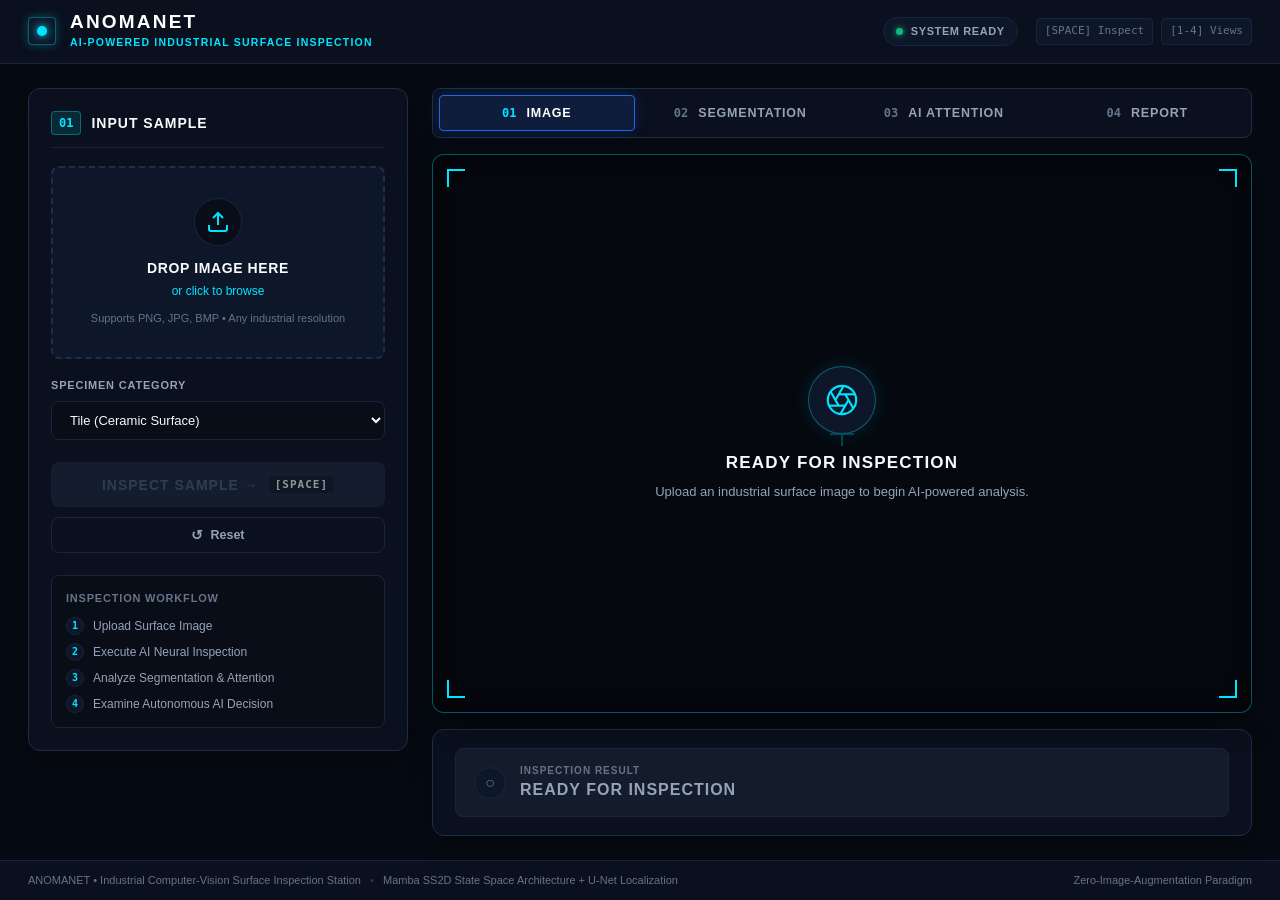
==== index.html @ 4d1171fa "Add no-cache headers, auto-redirect to showcase, and cache-busting query strings" ====
<!DOCTYPE html>
<html>
<head>
  <meta http-equiv="refresh" content="0; url=/showcase/index.html">
  <script>window.location.replace("/showcase/index.html");</script>
  <title>Redirecting to AnomaNet...</title>
</head>
<body>
  <p>Redirecting to <a href="/showcase/index.html">AnomaNet Inspection Station</a>...</p>
</body>
</html>
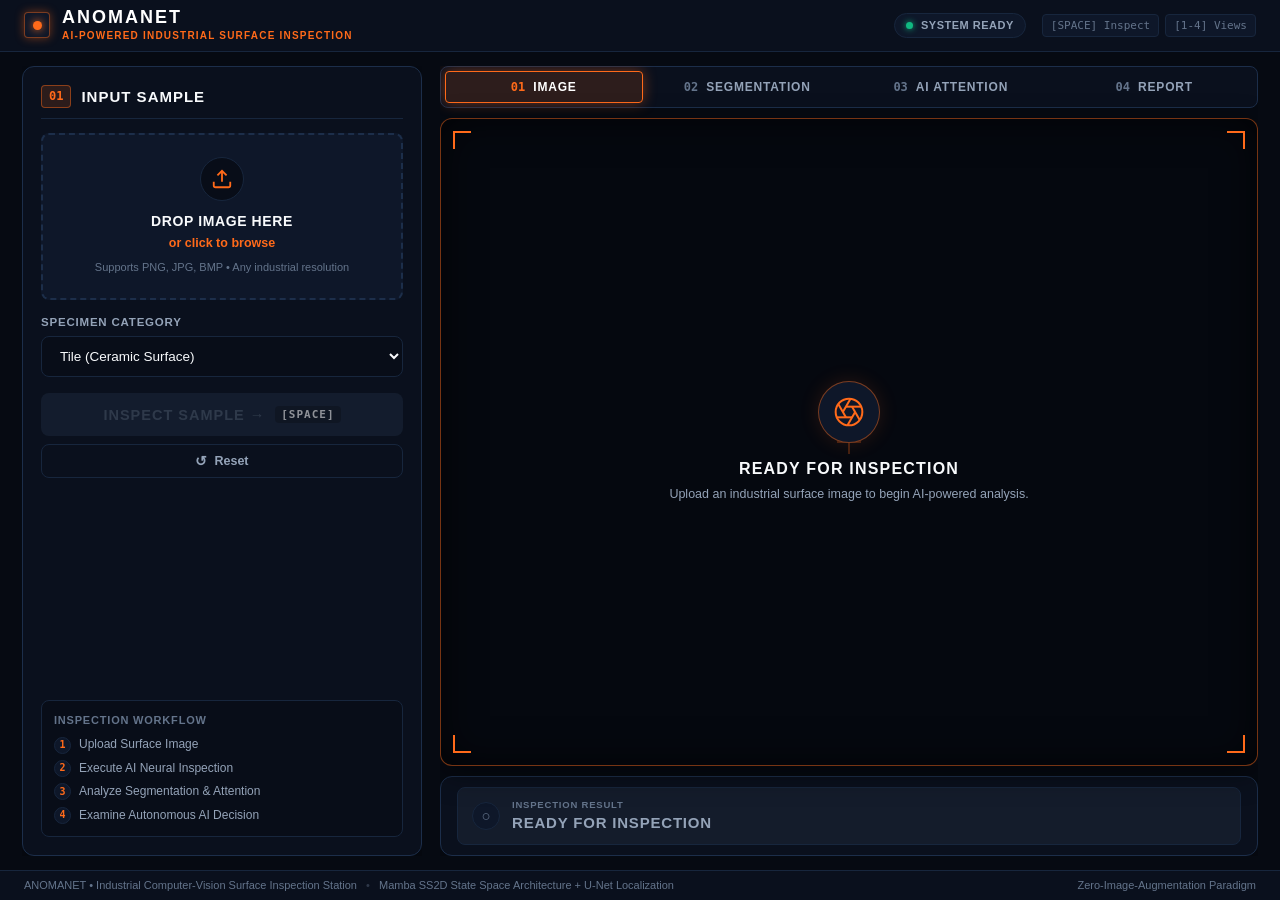
==== commit 1c48f84e: "Optimize layout to 100vh single-window, fix text overlap, switch accent to neon orange, and auto-adv" ====
--- a/index.html
+++ b/index.html
@@ -9,3 +9,4 @@
   <p>Redirecting to <a href="/showcase/index.html">AnomaNet Inspection Station</a>...</p>
 </body>
 </html>
+
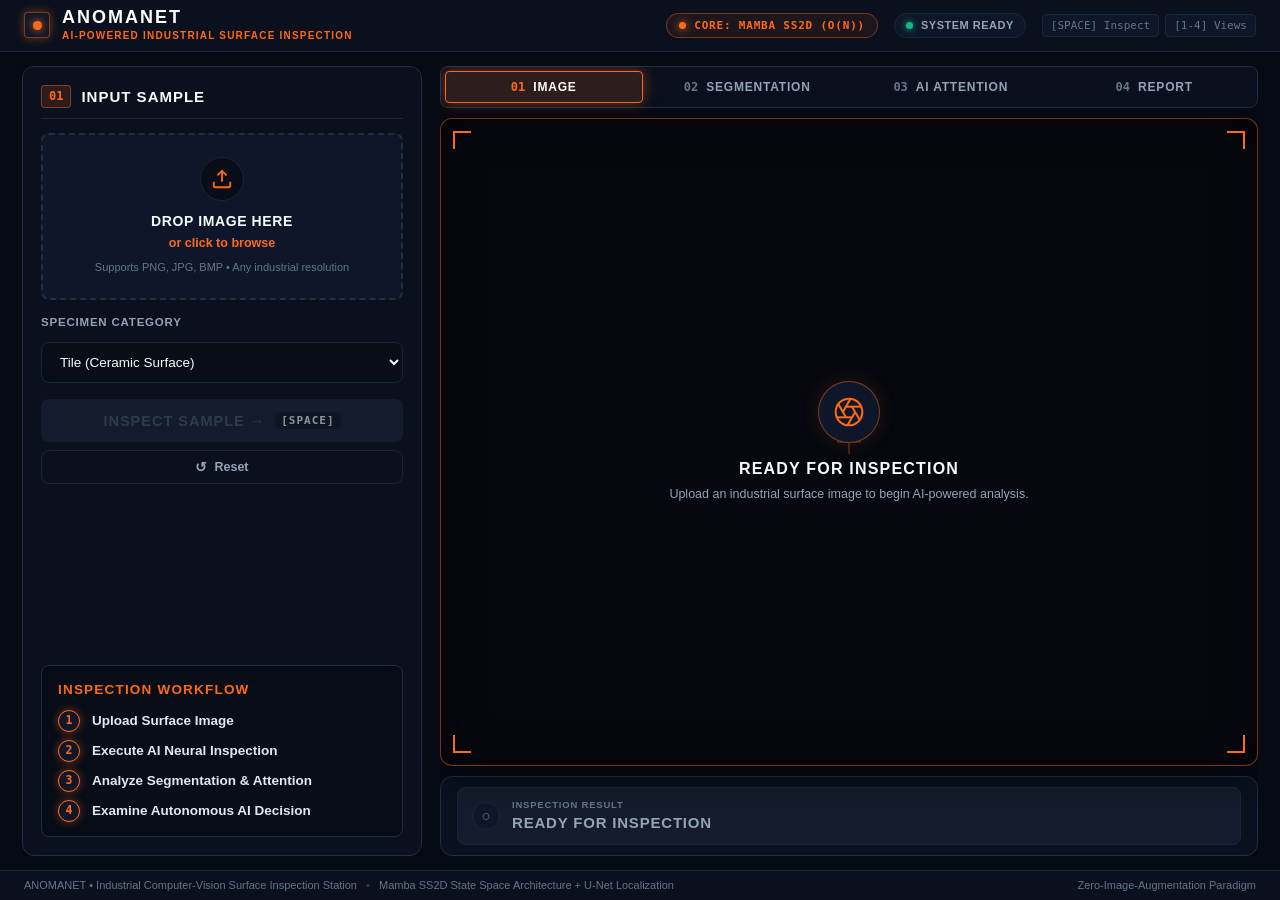
==== commit 42529031: "Configure modern single-project zero-config Vercel layout with root UI and serverless api" ====
--- a/index.html
+++ b/index.html
@@ -1,12 +1,280 @@
 <!DOCTYPE html>
-<html>
+<html lang="en">
 <head>
-  <meta http-equiv="refresh" content="0; url=/showcase/index.html">
-  <script>window.location.replace("/showcase/index.html");</script>
-  <title>Redirecting to AnomaNet...</title>
+  <meta charset="UTF-8">
+  <meta name="viewport" content="width=device-width, initial-scale=1.0">
+  <title>ANOMANET — AI-Powered Industrial Surface Inspection</title>
+  <link rel="stylesheet" href="styles.css?t=1795036000">
 </head>
-<body>
-  <p>Redirecting to <a href="/showcase/index.html">AnomaNet Inspection Station</a>...</p>
+<body class="anomanet-console">
+  <!-- Top Command Header -->
+  <header class="app-header">
+    <div class="header-brand">
+      <div class="brand-logo-mark">
+        <span class="brand-pulse"></span>
+      </div>
+      <div class="brand-text-block">
+        <h1 class="brand-title">ANOMANET</h1>
+        <span class="brand-subtitle">AI-POWERED INDUSTRIAL SURFACE INSPECTION</span>
+      </div>
+    </div>
+
+    <div class="header-status-group">
+      <div class="engine-badge-pill">
+        <span class="engine-dot"></span>
+        <span class="engine-text">CORE: MAMBA SS2D (O(N))</span>
+      </div>
+      <div class="status-indicator-pill">
+        <span class="indicator-dot"></span>
+        <span id="systemStatusText" class="status-text">SYSTEM READY</span>
+      </div>
+      <div class="shortcut-pills">
+        <span class="kbd-badge">[SPACE] Inspect</span>
+        <span class="kbd-badge">[1-4] Views</span>
+      </div>
+    </div>
+  </header>
+
+  <!-- Main Inspection Workspace -->
+  <main class="app-layout">
+    
+    <!-- Left Control Panel: Input Sample -->
+    <aside class="sidebar-panel">
+      <div class="panel-card input-card">
+        <div class="card-header">
+          <span class="header-num">01</span>
+          <h2 class="card-title">INPUT SAMPLE</h2>
+        </div>
+
+        <!-- Large Drag-and-Drop / Upload Area -->
+        <div class="upload-area" id="uploadDropZone">
+          <input type="file" id="fileInput" accept="image/*" class="file-input-hidden">
+          <div class="upload-icon-ring">
+            <svg class="upload-icon-svg" viewBox="0 0 24 24" fill="none" stroke="currentColor" stroke-width="2">
+              <path d="M21 15v4a2 2 0 0 1-2 2H5a2 2 0 0 1-2-2v-4"></path>
+              <polyline points="17 8 12 3 7 8"></polyline>
+              <line x1="12" y1="3" x2="12" y2="15"></line>
+            </svg>
+          </div>
+          <div class="upload-primary-text">DROP IMAGE HERE</div>
+          <div class="upload-secondary-text">or click to browse</div>
+          <div class="upload-formats">Supports PNG, JPG, BMP &bull; Any industrial resolution</div>
+        </div>
+
+        <!-- Selected File Preview Card (Hidden until file selected) -->
+        <div class="file-preview-card" id="filePreviewCard" style="display: none;">
+          <div class="preview-thumb-wrap">
+            <img id="filePreviewThumb" src="" alt="Specimen Thumbnail" class="file-thumb">
+          </div>
+          <div class="file-info-col">
+            <span id="fileNameLabel" class="file-name">specimen.png</span>
+            <span id="fileSizeLabel" class="file-size">142 KB</span>
+          </div>
+          <button type="button" id="btnRemoveFile" class="btn-remove-file" title="Remove image">&times;</button>
+        </div>
+
+        <!-- Specimen Category Dropdown -->
+        <div class="field-group">
+          <div class="field-label-row">
+            <label for="categorySelect" class="field-label">SPECIMEN CATEGORY</label>
+            <span id="autoDetectBadge" class="auto-badge" style="display: none;">AUTO-DETECTED</span>
+          </div>
+          <select id="categorySelect" class="field-select">
+            <option value="tile">Tile (Ceramic Surface)</option>
+            <option value="bottle">Bottle (Glass Surface)</option>
+            <option value="cable">Cable (Industrial Wire)</option>
+            <option value="capsule">Capsule (Pharmaceutical)</option>
+            <option value="carpet">Carpet (Fabric &amp; Weave)</option>
+            <option value="grid">Grid (Metal Mesh Sheet)</option>
+            <option value="hazelnut">Hazelnut (Nut Shell)</option>
+            <option value="leather">Leather (Processed Skin)</option>
+            <option value="metal_nut">Metal Nut (Threaded Fastener)</option>
+            <option value="pill">Pill (Medical Tablet)</option>
+            <option value="screw">Screw (Industrial Fastener)</option>
+            <option value="toothbrush">Toothbrush (Bristle Cluster)</option>
+            <option value="transistor">Transistor (Semiconductor)</option>
+            <option value="wood">Wood (Timber Grain)</option>
+            <option value="zipper">Zipper (Metal &amp; Teeth)</option>
+          </select>
+        </div>
+
+        <!-- Primary Action Stack -->
+        <div class="sidebar-actions">
+          <button type="button" id="btnInspect" class="btn-primary-inspect" disabled>
+            <span class="btn-spinner" id="btnSpinner" style="display: none;"></span>
+            <span class="btn-text" id="btnInspectText">INSPECT SAMPLE &rarr;</span>
+            <span class="btn-hotkey">[SPACE]</span>
+          </button>
+          <button type="button" id="btnReset" class="btn-secondary-reset">
+            <span class="reset-icon">&#8634;</span> Reset
+          </button>
+        </div>
+
+        <!-- Clear Visual Workflow Guide for Evaluators -->
+        <div class="workflow-guide-box">
+          <div class="guide-title">INSPECTION WORKFLOW</div>
+          <div class="guide-steps-list">
+            <div class="guide-step-item">
+              <span class="step-badge">1</span>
+              <span class="step-label">Upload Surface Image</span>
+            </div>
+            <div class="guide-step-item">
+              <span class="step-badge">2</span>
+              <span class="step-label">Execute AI Neural Inspection</span>
+            </div>
+            <div class="guide-step-item">
+              <span class="step-badge">3</span>
+              <span class="step-label">Analyze Segmentation &amp; Attention</span>
+            </div>
+            <div class="guide-step-item">
+              <span class="step-badge">4</span>
+              <span class="step-label">Examine Autonomous AI Decision</span>
+            </div>
+          </div>
+        </div>
+
+      </div>
+    </aside>
+
+    <!-- Center/Right Main Stage: Large Image Viewer & Results -->
+    <section class="stage-section">
+      
+      <!-- Step-Based Analysis Navigation Tabs -->
+      <nav class="analysis-steps-bar" role="tablist">
+        <button type="button" class="step-tab active" data-view="orig" id="tabOrig">
+          <span class="step-code">01</span>
+          <span class="step-title">IMAGE</span>
+        </button>
+        <button type="button" class="step-tab" data-view="seg" id="tabSeg">
+          <span class="step-code">02</span>
+          <span class="step-title">SEGMENTATION</span>
+        </button>
+        <button type="button" class="step-tab" data-view="cam" id="tabCam">
+          <span class="step-code">03</span>
+          <span class="step-title">AI ATTENTION</span>
+        </button>
+        <button type="button" class="step-tab" data-view="full" id="tabFull">
+          <span class="step-code">04</span>
+          <span class="step-title">REPORT</span>
+        </button>
+      </nav>
+
+      <!-- Large Centered Optical Viewer Stage -->
+      <div class="viewer-stage" id="viewerStage">
+        <!-- Precision Technical Reticle Corners -->
+        <div class="stage-reticle top-left"></div>
+        <div class="stage-reticle top-right"></div>
+        <div class="stage-reticle bottom-left"></div>
+        <div class="stage-reticle bottom-right"></div>
+        <div class="stage-crosshairs"></div>
+
+        <!-- Scanning Laser Line Overlay -->
+        <div class="laser-scanner" id="laserScanner">
+          <div class="laser-line"></div>
+          <div class="laser-sweep"></div>
+        </div>
+
+        <!-- In-Progress Scanning HUD -->
+        <div class="scan-progress-hud" id="scanProgressHud" style="display: none;">
+          <div class="hud-spinner"></div>
+          <div class="hud-main-text">NEURAL INFERENCE IN PROGRESS</div>
+          <div class="hud-sub-text" id="hudSubText">Executing 4-directional SS2D state space scan...</div>
+        </div>
+
+        <!-- Empty Initial State (No sample preloaded) -->
+        <div class="viewer-empty-state" id="viewerEmptyState">
+          <div class="empty-icon-circle">
+            <svg class="empty-aperture-svg" viewBox="0 0 24 24" fill="none" stroke="currentColor" stroke-width="1.5">
+              <circle cx="12" cy="12" r="10"></circle>
+              <line x1="14.31" y1="8" x2="20.05" y2="17.94"></line>
+              <line x1="9.69" y1="8" x2="21.17" y2="8"></line>
+              <line x1="7.38" y1="12" x2="13.12" y2="2.06"></line>
+              <line x1="9.69" y1="16" x2="3.95" y2="6.06"></line>
+              <line x1="14.31" y1="16" x2="2.83" y2="16"></line>
+              <line x1="16.62" y1="12" x2="10.88" y2="21.94"></line>
+            </svg>
+          </div>
+          <h3 class="empty-heading">READY FOR INSPECTION</h3>
+          <p class="empty-subtext">Upload an industrial surface image to begin AI-powered analysis.</p>
+        </div>
+
+        <!-- Active Specimen Image Display Wrap -->
+        <div class="viewer-image-wrap" id="viewerImageWrap" style="display: none;">
+          <img id="mainViewerImg" src="" alt="Specimen Inspection Canvas" class="main-viewer-img">
+        </div>
+
+        <!-- Floating Active Channel Tag -->
+        <div class="viewer-channel-tag" id="viewerChannelTag" style="display: none;">
+          01 ORIGINAL IMAGE
+        </div>
+      </div>
+
+      <!-- Prominent Inspection Result & Telemetry Card -->
+      <div class="result-deck" id="resultDeck">
+        
+        <!-- Big Verdict Bar -->
+        <div class="verdict-bar ready" id="verdictBar">
+          <div class="verdict-left">
+            <div class="verdict-icon" id="verdictIcon">&#9675;</div>
+            <div class="verdict-text-block">
+              <span class="verdict-kicker">INSPECTION RESULT</span>
+              <span class="verdict-title" id="verdictTitle">READY FOR INSPECTION</span>
+            </div>
+          </div>
+          <div class="verdict-right">
+            <div class="confidence-badge" id="confidenceBadge" style="display: none;">
+              <span class="conf-lbl">CONFIDENCE</span>
+              <span class="conf-val" id="confidenceValue">--.-%</span>
+            </div>
+          </div>
+        </div>
+
+        <!-- Detailed Metrics Grid (Revealed only after real inspection) -->
+        <div class="metrics-grid" id="metricsGrid" style="display: none;">
+          <div class="metric-card">
+            <span class="m-label">AI MODEL ARCHITECTURE</span>
+            <span class="m-val highlight-mamba" id="valModelCore">Mamba SS2D (O(N))</span>
+          </div>
+          <div class="metric-card">
+            <span class="m-label">DEFECT AREA</span>
+            <span class="m-val" id="valDefectArea">--</span>
+          </div>
+          <div class="metric-card">
+            <span class="m-label">EPISTEMIC UNCERTAINTY (&sigma;&sup2;)</span>
+            <span class="m-val" id="valUncertainty">--</span>
+          </div>
+          <div class="metric-card">
+            <span class="m-label">CLASSIFIER SCORE</span>
+            <span class="m-val" id="valScore">--</span>
+          </div>
+          <div class="metric-card">
+            <span class="m-label">PROCESSING LATENCY</span>
+            <span class="m-val" id="valLatency">--</span>
+          </div>
+          <div class="metric-card metric-full">
+            <span class="m-label">AUTONOMOUS DECISION BASIS:</span>
+            <span class="m-val basis-text" id="valDecisionBasis">--</span>
+          </div>
+        </div>
+
+      </div>
+
+    </section>
+
+  </main>
+
+  <!-- Clean Minimalist Footer -->
+  <footer class="app-footer">
+    <div class="footer-left">
+      <span>ANOMANET &bull; Industrial Computer-Vision Surface Inspection Station</span>
+      <span class="footer-sep">&bull;</span>
+      <span>Mamba SS2D State Space Architecture + U-Net Localization</span>
+    </div>
+    <div class="footer-right">
+      <span>Zero-Image-Augmentation Paradigm</span>
+    </div>
+  </footer>
+
+  <script src="app.js?t=1795036000"></script>
 </body>
 </html>
-
--- a/styles.css
+++ b/styles.css
@@ -0,0 +1,1221 @@
+/* ==========================================================================
+   ANOMANET — Industrial Computer-Vision Surface Inspection Console
+   Theme: Deep Slate Navy + Signature Neon Orange (#FF6A1A) Accent
+   Optimized for Single-Screen 100vh Workstation Layout (Zero Overlap)
+   ========================================================================== */
+
+:root {
+  /* Signature Neon Orange Palette */
+  --accent-orange: #FF6A1A;
+  --accent-orange-hover: #ff7f36;
+  --accent-orange-glow: rgba(255, 106, 26, 0.42);
+  --accent-orange-subtle: rgba(255, 106, 26, 0.14);
+  --accent-orange-border: rgba(255, 106, 26, 0.45);
+
+  /* Deep Slate Charcoal Surfaces */
+  --bg-deep: #060a12;
+  --bg-sidebar: #0a101d;
+  --bg-card: #0e1729;
+  --bg-card-hover: #132038;
+  --bg-input: #080d18;
+  --bg-stage: #05080f;
+
+  /* Borders */
+  --border-subtle: #17263d;
+  --border-card: #1c2e4a;
+  --border-orange: var(--accent-orange-border);
+  --border-focus: var(--accent-orange);
+
+  /* Industrial Status Results (High Contrast) */
+  --status-pass: #10b981;
+  --status-pass-bg: rgba(16, 185, 129, 0.12);
+  --status-pass-border: rgba(16, 185, 129, 0.4);
+
+  --status-defect: #ef4444;
+  --status-defect-bg: rgba(239, 68, 68, 0.14);
+  --status-defect-border: rgba(239, 68, 68, 0.5);
+
+  --status-ready: #334155;
+  --status-ready-bg: rgba(51, 65, 85, 0.25);
+
+  /* Typography */
+  --text-primary: #f8fafc;
+  --text-secondary: #94a3b8;
+  --text-muted: #64748b;
+  --text-dim: #475569;
+
+  --font-sans: 'Inter', -apple-system, BlinkMacSystemFont, 'Segoe UI', Roboto, Helvetica, Arial, sans-serif;
+  --font-mono: 'Consolas', 'Monaco', 'Cascadia Code', 'Fira Code', monospace;
+
+  /* Dimensions & Spacing */
+  --radius-sm: 4px;
+  --radius-md: 8px;
+  --radius-lg: 12px;
+  --sidebar-width: 400px;
+  --header-height: 52px;
+  --footer-height: 30px;
+  --transition-fast: all 0.15s ease-out;
+  --transition-smooth: all 0.25s cubic-bezier(0.16, 1, 0.3, 1);
+}
+
+/* Base Reset */
+*, *::before, *::after {
+  box-sizing: border-box;
+  margin: 0;
+  padding: 0;
+}
+
+html, body {
+  width: 100%;
+  height: 100vh;
+  max-height: 100vh;
+  overflow: hidden;
+  background-color: var(--bg-deep);
+  color: var(--text-primary);
+  font-family: var(--font-sans);
+  line-height: 1.45;
+  -webkit-font-smoothing: antialiased;
+  -moz-osx-font-smoothing: grayscale;
+}
+
+body.anomanet-console {
+  display: flex;
+  flex-direction: column;
+  height: 100vh;
+  max-height: 100vh;
+  overflow: hidden;
+}
+
+/* ==========================================================================
+   Header Command Bar
+   ========================================================================== */
+.app-header {
+  height: var(--header-height);
+  min-height: var(--header-height);
+  background-color: var(--bg-sidebar);
+  border-bottom: 1px solid var(--border-subtle);
+  display: flex;
+  align-items: center;
+  justify-content: space-between;
+  padding: 0 24px;
+  flex-shrink: 0;
+  z-index: 50;
+}
+
+.header-brand {
+  display: flex;
+  align-items: center;
+  gap: 12px;
+}
+
+.brand-logo-mark {
+  width: 26px;
+  height: 26px;
+  background-color: var(--bg-card);
+  border: 1px solid var(--border-orange);
+  border-radius: var(--radius-sm);
+  display: flex;
+  align-items: center;
+  justify-content: center;
+  box-shadow: 0 0 10px var(--accent-orange-glow);
+}
+
+.brand-pulse {
+  width: 9px;
+  height: 9px;
+  background-color: var(--accent-orange);
+  border-radius: 50%;
+  box-shadow: 0 0 8px var(--accent-orange);
+  animation: pulse-dot 2.2s infinite ease-in-out;
+}
+
+@keyframes pulse-dot {
+  0%, 100% { opacity: 0.7; transform: scale(0.9); }
+  50% { opacity: 1; transform: scale(1.2); }
+}
+
+.brand-text-block {
+  display: flex;
+  flex-direction: column;
+}
+
+.brand-title {
+  font-size: 18px;
+  font-weight: 800;
+  letter-spacing: 2px;
+  color: #ffffff;
+  line-height: 1.1;
+}
+
+.brand-subtitle {
+  font-size: 10px;
+  font-weight: 700;
+  letter-spacing: 1.2px;
+  color: var(--accent-orange);
+  text-transform: uppercase;
+  margin-top: 1px;
+}
+
+/* Header Status */
+.header-status-group {
+  display: flex;
+  align-items: center;
+  gap: 16px;
+}
+
+.status-indicator-pill {
+  display: flex;
+  align-items: center;
+  gap: 8px;
+  padding: 4px 11px;
+  background-color: var(--bg-card);
+  border: 1px solid var(--border-subtle);
+  border-radius: 20px;
+  font-size: 11px;
+  font-weight: 600;
+  letter-spacing: 0.5px;
+  color: var(--text-secondary);
+}
+
+.indicator-dot {
+  width: 7px;
+  height: 7px;
+  border-radius: 50%;
+  background-color: var(--status-pass);
+  box-shadow: 0 0 6px var(--status-pass);
+}
+
+.shortcut-pills {
+  display: flex;
+  align-items: center;
+  gap: 6px;
+}
+
+.kbd-badge {
+  font-family: var(--font-mono);
+  font-size: 11px;
+  color: var(--text-muted);
+  background-color: var(--bg-card);
+  border: 1px solid var(--border-subtle);
+  padding: 3px 8px;
+  border-radius: var(--radius-sm);
+  font-weight: 500;
+}
+
+/* ==========================================================================
+   Main Application Layout (Single-Window Fitting)
+   ========================================================================== */
+.app-layout {
+  flex: 1;
+  min-height: 0;
+  height: calc(100vh - var(--header-height) - var(--footer-height));
+  display: flex;
+  gap: 18px;
+  padding: 14px 22px;
+  max-width: 1760px;
+  width: 100%;
+  margin: 0 auto;
+  overflow: hidden;
+}
+
+/* ==========================================================================
+   Sidebar: Input Sample Panel (Increased Size & Clarity)
+   ========================================================================== */
+.sidebar-panel {
+  width: var(--sidebar-width);
+  flex-shrink: 0;
+  display: flex;
+  flex-direction: column;
+  height: 100%;
+  overflow-y: auto;
+}
+
+.panel-card {
+  background-color: var(--bg-sidebar);
+  border: 1px solid var(--border-card);
+  border-radius: var(--radius-lg);
+  padding: 18px;
+  display: flex;
+  flex-direction: column;
+  gap: 14px;
+  box-shadow: 0 8px 24px rgba(0, 0, 0, 0.35);
+  height: 100%;
+}
+
+.card-header {
+  display: flex;
+  align-items: center;
+  gap: 10px;
+  border-bottom: 1px solid var(--border-subtle);
+  padding-bottom: 10px;
+}
+
+.header-num {
+  font-family: var(--font-mono);
+  font-size: 12px;
+  font-weight: 700;
+  color: var(--accent-orange);
+  background-color: var(--accent-orange-subtle);
+  padding: 2px 7px;
+  border-radius: var(--radius-sm);
+  border: 1px solid var(--border-orange);
+}
+
+.card-title {
+  font-size: 15px;
+  font-weight: 700;
+  letter-spacing: 1px;
+  color: var(--text-primary);
+  text-transform: uppercase;
+}
+
+/* Upload Drop Area */
+.upload-area {
+  background-color: var(--bg-card);
+  border: 2px dashed var(--border-card);
+  border-radius: var(--radius-md);
+  padding: 22px 14px;
+  display: flex;
+  flex-direction: column;
+  align-items: center;
+  text-align: center;
+  cursor: pointer;
+  transition: var(--transition-smooth);
+  position: relative;
+}
+
+.upload-area:hover,
+.upload-area.dragover {
+  border-color: var(--accent-orange);
+  background-color: rgba(255, 106, 26, 0.05);
+  box-shadow: 0 0 16px var(--accent-orange-glow);
+}
+
+.file-input-hidden {
+  display: none;
+}
+
+.upload-icon-ring {
+  width: 44px;
+  height: 44px;
+  border-radius: 50%;
+  background-color: var(--bg-input);
+  border: 1px solid var(--border-subtle);
+  display: flex;
+  align-items: center;
+  justify-content: center;
+  margin-bottom: 10px;
+  color: var(--accent-orange);
+  transition: var(--transition-fast);
+}
+
+.upload-area:hover .upload-icon-ring {
+  transform: translateY(-2px);
+  border-color: var(--accent-orange);
+  box-shadow: 0 0 12px var(--accent-orange-glow);
+}
+
+.upload-icon-svg {
+  width: 22px;
+  height: 22px;
+}
+
+.upload-primary-text {
+  font-size: 14px;
+  font-weight: 700;
+  letter-spacing: 0.6px;
+  color: var(--text-primary);
+  text-transform: uppercase;
+}
+
+.upload-secondary-text {
+  font-size: 12.5px;
+  color: var(--accent-orange);
+  margin-top: 2px;
+  font-weight: 600;
+}
+
+.upload-formats {
+  font-size: 11px;
+  color: var(--text-muted);
+  margin-top: 8px;
+}
+
+/* Selected File Preview Card (Enlarged for readability) */
+.file-preview-card {
+  display: flex;
+  align-items: center;
+  gap: 14px;
+  background-color: var(--bg-card);
+  border: 1px solid var(--border-orange);
+  border-radius: var(--radius-md);
+  padding: 12px 16px;
+  box-shadow: 0 4px 14px rgba(0, 0, 0, 0.25);
+}
+
+.preview-thumb-wrap {
+  width: 50px;
+  height: 50px;
+  border-radius: var(--radius-sm);
+  overflow: hidden;
+  background-color: #000;
+  border: 1px solid var(--border-subtle);
+  flex-shrink: 0;
+}
+
+.file-thumb {
+  width: 100%;
+  height: 100%;
+  object-fit: cover;
+}
+
+.file-info-col {
+  flex: 1;
+  min-width: 0;
+  display: flex;
+  flex-direction: column;
+}
+
+.file-name {
+  font-size: 14px;
+  font-weight: 700;
+  color: #ffffff;
+  white-space: nowrap;
+  overflow: hidden;
+  text-overflow: ellipsis;
+}
+
+.file-size {
+  font-size: 12px;
+  color: var(--accent-orange);
+  font-family: var(--font-mono);
+  font-weight: 600;
+  margin-top: 2px;
+}
+
+.btn-remove-file {
+  background: transparent;
+  border: none;
+  color: var(--text-muted);
+  font-size: 20px;
+  cursor: pointer;
+  padding: 4px 8px;
+  line-height: 1;
+  border-radius: var(--radius-sm);
+  transition: var(--transition-fast);
+}
+
+.btn-remove-file:hover {
+  color: var(--status-defect);
+  background-color: rgba(239, 68, 68, 0.15);
+}
+
+/* Category Form Field */
+.field-group {
+  display: flex;
+  flex-direction: column;
+  gap: 6px;
+}
+
+.field-label {
+  font-size: 11.5px;
+  font-weight: 700;
+  letter-spacing: 0.8px;
+  color: var(--text-secondary);
+  text-transform: uppercase;
+}
+
+.field-select {
+  width: 100%;
+  background-color: var(--bg-input);
+  border: 1px solid var(--border-subtle);
+  color: var(--text-primary);
+  padding: 11px 14px;
+  font-size: 13.5px;
+  font-weight: 500;
+  border-radius: var(--radius-md);
+  outline: none;
+  cursor: pointer;
+  transition: var(--transition-fast);
+}
+
+.field-select:focus,
+.field-select:hover {
+  border-color: var(--accent-orange);
+}
+
+.field-select option {
+  background-color: var(--bg-sidebar);
+  color: var(--text-primary);
+  padding: 8px;
+}
+
+/* Primary Action Buttons (Neon Orange Glow) */
+.sidebar-actions {
+  display: flex;
+  flex-direction: column;
+  gap: 8px;
+  margin-top: 2px;
+}
+
+.btn-primary-inspect {
+  width: 100%;
+  background: linear-gradient(135deg, var(--accent-orange) 0%, #ff8533 100%);
+  color: #ffffff;
+  border: none;
+  border-radius: var(--radius-md);
+  padding: 13px 18px;
+  font-size: 14.5px;
+  font-weight: 800;
+  letter-spacing: 1px;
+  display: flex;
+  align-items: center;
+  justify-content: center;
+  gap: 10px;
+  cursor: pointer;
+  box-shadow: 0 4px 18px var(--accent-orange-glow);
+  transition: var(--transition-smooth);
+  position: relative;
+  overflow: hidden;
+}
+
+.btn-primary-inspect:hover:not(:disabled) {
+  transform: translateY(-1px);
+  box-shadow: 0 6px 24px rgba(255, 106, 26, 0.6);
+  filter: brightness(1.08);
+}
+
+.btn-primary-inspect:active:not(:disabled) {
+  transform: translateY(0);
+}
+
+.btn-primary-inspect:disabled {
+  background: #1a2538;
+  color: #475569;
+  box-shadow: none;
+  cursor: not-allowed;
+  opacity: 0.6;
+}
+
+.btn-hotkey {
+  font-family: var(--font-mono);
+  font-size: 11px;
+  font-weight: 600;
+  background-color: rgba(0, 0, 0, 0.28);
+  padding: 2px 6px;
+  border-radius: var(--radius-sm);
+  color: rgba(255, 255, 255, 0.9);
+}
+
+.btn-spinner {
+  width: 16px;
+  height: 16px;
+  border: 2px solid rgba(255, 255, 255, 0.3);
+  border-top-color: #ffffff;
+  border-radius: 50%;
+  animation: spin 0.8s infinite linear;
+}
+
+@keyframes spin {
+  to { transform: rotate(360deg); }
+}
+
+.btn-secondary-reset {
+  width: 100%;
+  background-color: transparent;
+  color: var(--text-secondary);
+  border: 1px solid var(--border-subtle);
+  border-radius: var(--radius-md);
+  padding: 8px 14px;
+  font-size: 12.5px;
+  font-weight: 600;
+  display: flex;
+  align-items: center;
+  justify-content: center;
+  gap: 7px;
+  cursor: pointer;
+  transition: var(--transition-fast);
+}
+
+.btn-secondary-reset:hover {
+  background-color: var(--bg-card);
+  color: var(--text-primary);
+  border-color: var(--border-card);
+}
+
+.reset-icon {
+  font-size: 14px;
+}
+
+/* Workflow Guide (Enlarged & High-Contrast as Requested) */
+.workflow-guide-box {
+  background-color: var(--bg-input);
+  border: 1px solid var(--border-card);
+  border-radius: var(--radius-md);
+  padding: 14px 16px;
+  margin-top: auto;
+  box-shadow: inset 0 0 16px rgba(0, 0, 0, 0.25);
+}
+
+.guide-title {
+  font-size: 13.5px;
+  font-weight: 800;
+  letter-spacing: 1.2px;
+  color: var(--accent-orange);
+  text-transform: uppercase;
+  margin-bottom: 10px;
+  display: flex;
+  align-items: center;
+  gap: 8px;
+}
+
+.guide-steps-list {
+  display: flex;
+  flex-direction: column;
+  gap: 8px;
+}
+
+.guide-step-item {
+  display: flex;
+  align-items: center;
+  gap: 12px;
+  font-size: 13.5px;
+  font-weight: 600;
+  color: var(--text-primary);
+  line-height: 1.35;
+}
+
+.step-badge {
+  width: 22px;
+  height: 22px;
+  border-radius: 50%;
+  background-color: var(--bg-card);
+  border: 1.5px solid var(--accent-orange);
+  display: flex;
+  align-items: center;
+  justify-content: center;
+  font-family: var(--font-mono);
+  font-size: 11.5px;
+  font-weight: 800;
+  color: var(--accent-orange);
+  flex-shrink: 0;
+  box-shadow: 0 0 8px var(--accent-orange-glow);
+}
+
+.step-label {
+  font-weight: 600;
+  color: #e2e8f0;
+}
+
+/* ==========================================================================
+   Center Stage: Large Inspection Canvas & Steps (Fills Window)
+   ========================================================================== */
+.stage-section {
+  flex: 1;
+  min-width: 0;
+  display: flex;
+  flex-direction: column;
+  gap: 10px;
+  height: 100%;
+  min-height: 0;
+  overflow: hidden;
+}
+
+/* Step-Based Analysis Navigation Tabs (Neon Orange Active) */
+.analysis-steps-bar {
+  display: grid;
+  grid-template-columns: repeat(4, 1fr);
+  gap: 6px;
+  background-color: var(--bg-sidebar);
+  border: 1px solid var(--border-card);
+  border-radius: var(--radius-md);
+  padding: 4px;
+  flex-shrink: 0;
+}
+
+.step-tab {
+  background: transparent;
+  border: 1px solid transparent;
+  border-radius: var(--radius-sm);
+  padding: 8px 12px;
+  display: flex;
+  align-items: center;
+  justify-content: center;
+  gap: 8px;
+  cursor: pointer;
+  transition: var(--transition-smooth);
+}
+
+.step-tab:hover {
+  background-color: var(--bg-card);
+}
+
+.step-code {
+  font-family: var(--font-mono);
+  font-size: 12px;
+  font-weight: 700;
+  color: var(--text-muted);
+  transition: var(--transition-fast);
+}
+
+.step-title {
+  font-size: 12px;
+  font-weight: 700;
+  letter-spacing: 0.8px;
+  color: var(--text-secondary);
+  transition: var(--transition-fast);
+}
+
+.step-tab.active {
+  background-color: var(--accent-orange-subtle);
+  border-color: var(--accent-orange);
+  box-shadow: 0 0 14px var(--accent-orange-glow);
+}
+
+.step-tab.active .step-code {
+  color: var(--accent-orange);
+}
+
+.step-tab.active .step-title {
+  color: #ffffff;
+}
+
+/* Large Centered Optical Viewer Stage (Flexes to Available Screen Height) */
+.viewer-stage {
+  flex: 1;
+  min-height: 0;
+  background-color: var(--bg-stage);
+  border: 1px solid var(--border-orange);
+  border-radius: var(--radius-lg);
+  position: relative;
+  overflow: hidden;
+  display: flex;
+  align-items: center;
+  justify-content: center;
+  box-shadow: inset 0 0 40px rgba(0, 0, 0, 0.7), 0 8px 30px rgba(0, 0, 0, 0.4);
+}
+
+/* Neon Orange Corner Reticles */
+.stage-reticle {
+  position: absolute;
+  width: 18px;
+  height: 18px;
+  pointer-events: none;
+  z-index: 10;
+}
+
+.stage-reticle.top-left {
+  top: 12px;
+  left: 12px;
+  border-top: 2px solid var(--accent-orange);
+  border-left: 2px solid var(--accent-orange);
+}
+
+.stage-reticle.top-right {
+  top: 12px;
+  right: 12px;
+  border-top: 2px solid var(--accent-orange);
+  border-right: 2px solid var(--accent-orange);
+}
+
+.stage-reticle.bottom-left {
+  bottom: 12px;
+  left: 12px;
+  border-bottom: 2px solid var(--accent-orange);
+  border-left: 2px solid var(--accent-orange);
+}
+
+.stage-reticle.bottom-right {
+  bottom: 12px;
+  right: 12px;
+  border-bottom: 2px solid var(--accent-orange);
+  border-right: 2px solid var(--accent-orange);
+}
+
+/* Technical Center Crosshairs */
+.stage-crosshairs {
+  position: absolute;
+  top: 50%;
+  left: 50%;
+  transform: translate(-50%, -50%);
+  width: 24px;
+  height: 24px;
+  pointer-events: none;
+  opacity: 0.25;
+}
+
+.stage-crosshairs::before,
+.stage-crosshairs::after {
+  content: '';
+  position: absolute;
+  background-color: var(--accent-orange);
+}
+
+.stage-crosshairs::before {
+  top: 11px;
+  left: 0;
+  width: 24px;
+  height: 2px;
+}
+
+.stage-crosshairs::after {
+  top: 0;
+  left: 11px;
+  width: 2px;
+  height: 24px;
+}
+
+/* Laser Scanner Animation (Neon Orange) */
+.laser-scanner {
+  position: absolute;
+  top: 0;
+  left: 0;
+  width: 100%;
+  height: 100%;
+  pointer-events: none;
+  display: none;
+  z-index: 15;
+}
+
+.laser-scanner.active {
+  display: block;
+}
+
+.laser-line {
+  position: absolute;
+  left: 0;
+  width: 100%;
+  height: 3px;
+  background-color: var(--accent-orange);
+  box-shadow: 0 0 16px var(--accent-orange), 0 0 32px var(--accent-orange);
+  animation: laser-sweep-anim 1.8s infinite ease-in-out;
+}
+
+.laser-sweep {
+  position: absolute;
+  left: 0;
+  width: 100%;
+  height: 60px;
+  background: linear-gradient(to bottom, rgba(255, 106, 26, 0.28), transparent);
+  animation: laser-sweep-anim 1.8s infinite ease-in-out;
+}
+
+@keyframes laser-sweep-anim {
+  0% { top: 0%; opacity: 0.9; }
+  50% { top: 96%; opacity: 1; }
+  100% { top: 0%; opacity: 0.9; }
+}
+
+/* Scanning Progress HUD */
+.scan-progress-hud {
+  position: absolute;
+  z-index: 20;
+  background-color: rgba(6, 10, 18, 0.9);
+  border: 1px solid var(--accent-orange);
+  border-radius: var(--radius-md);
+  padding: 18px 26px;
+  display: flex;
+  flex-direction: column;
+  align-items: center;
+  box-shadow: 0 0 30px var(--accent-orange-glow);
+  backdrop-filter: blur(8px);
+}
+
+.hud-spinner {
+  width: 30px;
+  height: 30px;
+  border: 3px solid rgba(255, 106, 26, 0.2);
+  border-top-color: var(--accent-orange);
+  border-radius: 50%;
+  animation: spin 0.9s infinite linear;
+  margin-bottom: 10px;
+}
+
+.hud-main-text {
+  font-size: 13px;
+  font-weight: 800;
+  letter-spacing: 1.5px;
+  color: #ffffff;
+  text-transform: uppercase;
+}
+
+.hud-sub-text {
+  font-size: 11.5px;
+  color: var(--accent-orange);
+  margin-top: 4px;
+  font-family: var(--font-mono);
+}
+
+/* Empty Initial State */
+.viewer-empty-state {
+  display: flex;
+  flex-direction: column;
+  align-items: center;
+  text-align: center;
+  padding: 30px 20px;
+  z-index: 5;
+}
+
+.empty-icon-circle {
+  width: 62px;
+  height: 62px;
+  border-radius: 50%;
+  background-color: var(--bg-card);
+  border: 1px solid var(--border-orange);
+  display: flex;
+  align-items: center;
+  justify-content: center;
+  margin-bottom: 14px;
+  color: var(--accent-orange);
+  box-shadow: 0 0 20px var(--accent-orange-subtle);
+}
+
+.empty-aperture-svg {
+  width: 32px;
+  height: 32px;
+}
+
+.empty-heading {
+  font-size: 16px;
+  font-weight: 800;
+  letter-spacing: 1.2px;
+  color: var(--text-primary);
+  text-transform: uppercase;
+}
+
+.empty-subtext {
+  font-size: 12.5px;
+  color: var(--text-secondary);
+  max-width: 360px;
+  margin-top: 5px;
+  line-height: 1.5;
+}
+
+/* Active Image Display Wrap (Fills 100% of viewer area perfectly) */
+.viewer-image-wrap {
+  width: 100%;
+  height: 100%;
+  display: flex;
+  align-items: center;
+  justify-content: center;
+  padding: 12px;
+  z-index: 6;
+  min-height: 0;
+  box-sizing: border-box;
+}
+
+.main-viewer-img {
+  width: 100%;
+  height: 100%;
+  max-width: 100%;
+  max-height: 100%;
+  object-fit: contain;
+  border-radius: var(--radius-sm);
+  box-shadow: 0 12px 36px rgba(0, 0, 0, 0.75);
+  border: 1px solid rgba(255, 106, 26, 0.35);
+  display: block;
+}
+
+/* Floating Active Channel Tag */
+.viewer-channel-tag {
+  position: absolute;
+  bottom: 12px;
+  left: 16px;
+  font-family: var(--font-mono);
+  font-size: 11px;
+  font-weight: 700;
+  letter-spacing: 0.8px;
+  background-color: rgba(6, 10, 18, 0.88);
+  border: 1px solid var(--border-orange);
+  color: var(--accent-orange);
+  padding: 3px 9px;
+  border-radius: var(--radius-sm);
+  z-index: 10;
+  backdrop-filter: blur(4px);
+}
+
+/* ==========================================================================
+   Inspection Result & Telemetry Deck (Compact & Anti-Overlap)
+   ========================================================================== */
+.result-deck {
+  background-color: var(--bg-sidebar);
+  border: 1px solid var(--border-card);
+  border-radius: var(--radius-lg);
+  padding: 10px 16px;
+  display: flex;
+  flex-direction: column;
+  gap: 8px;
+  flex-shrink: 0;
+  box-shadow: 0 6px 20px rgba(0, 0, 0, 0.3);
+}
+
+/* Verdict Banner */
+.verdict-bar {
+  display: flex;
+  align-items: center;
+  justify-content: space-between;
+  padding: 10px 14px;
+  border-radius: var(--radius-md);
+  transition: var(--transition-smooth);
+}
+
+.verdict-bar.ready {
+  background-color: var(--status-ready-bg);
+  border: 1px solid var(--border-subtle);
+}
+
+.verdict-bar.pass {
+  background-color: var(--status-pass-bg);
+  border: 1px solid var(--status-pass-border);
+  box-shadow: 0 0 20px rgba(16, 185, 129, 0.15);
+}
+
+.verdict-bar.defect {
+  background-color: var(--status-defect-bg);
+  border: 1px solid var(--status-defect-border);
+  box-shadow: 0 0 24px rgba(239, 68, 68, 0.2);
+}
+
+.verdict-left {
+  display: flex;
+  align-items: center;
+  gap: 12px;
+}
+
+.verdict-icon {
+  width: 28px;
+  height: 28px;
+  border-radius: 50%;
+  display: flex;
+  align-items: center;
+  justify-content: center;
+  font-size: 15px;
+  font-weight: 800;
+}
+
+.verdict-bar.ready .verdict-icon {
+  background-color: var(--bg-card);
+  color: var(--text-muted);
+  border: 1px solid var(--border-subtle);
+}
+
+.verdict-bar.pass .verdict-icon {
+  background-color: var(--status-pass);
+  color: #000;
+  box-shadow: 0 0 10px var(--status-pass);
+}
+
+.verdict-bar.defect .verdict-icon {
+  background-color: var(--status-defect);
+  color: #fff;
+  box-shadow: 0 0 12px var(--status-defect);
+}
+
+.verdict-text-block {
+  display: flex;
+  flex-direction: column;
+}
+
+.verdict-kicker {
+  font-size: 9.5px;
+  font-weight: 700;
+  letter-spacing: 0.8px;
+  color: var(--text-muted);
+  text-transform: uppercase;
+}
+
+.verdict-title {
+  font-size: 15px;
+  font-weight: 800;
+  letter-spacing: 0.8px;
+}
+
+.verdict-bar.ready .verdict-title { color: var(--text-secondary); }
+.verdict-bar.pass .verdict-title { color: var(--status-pass); }
+.verdict-bar.defect .verdict-title { color: var(--status-defect); }
+
+/* Confidence Badge */
+.confidence-badge {
+  display: flex;
+  flex-direction: column;
+  align-items: flex-end;
+  background-color: var(--bg-card);
+  border: 1px solid var(--border-subtle);
+  padding: 4px 12px;
+  border-radius: var(--radius-sm);
+}
+
+.conf-lbl {
+  font-size: 9px;
+  font-weight: 700;
+  letter-spacing: 0.8px;
+  color: var(--text-muted);
+}
+
+.conf-val {
+  font-family: var(--font-mono);
+  font-size: 16px;
+  font-weight: 800;
+  color: var(--accent-orange);
+}
+
+/* Detailed Metrics Grid (Compact to prevent any overlap) */
+.metrics-grid {
+  display: grid;
+  grid-template-columns: repeat(5, 1fr);
+  gap: 8px;
+  border-top: 1px solid var(--border-subtle);
+  padding-top: 8px;
+}
+
+.metric-card {
+  background-color: var(--bg-card);
+  border: 1px solid var(--border-subtle);
+  border-radius: var(--radius-sm);
+  padding: 6px 10px;
+  display: flex;
+  flex-direction: column;
+  gap: 2px;
+}
+
+.metric-card.metric-full {
+  grid-column: 1 / -1;
+  background-color: var(--bg-input);
+  border-color: var(--border-card);
+  flex-direction: row;
+  align-items: center;
+  gap: 8px;
+  padding: 6px 12px;
+}
+
+.m-label {
+  font-size: 9.5px;
+  font-weight: 700;
+  letter-spacing: 0.6px;
+  color: var(--text-muted);
+  white-space: nowrap;
+}
+
+.m-val {
+  font-family: var(--font-mono);
+  font-size: 13px;
+  font-weight: 700;
+  color: var(--text-primary);
+}
+
+.m-val.highlight-mamba {
+  color: var(--accent-orange);
+  font-weight: 800;
+  text-shadow: 0 0 6px rgba(255, 106, 26, 0.35);
+}
+
+.engine-badge-pill {
+  display: inline-flex;
+  align-items: center;
+  gap: 8px;
+  background-color: rgba(255, 106, 26, 0.08);
+  border: 1px solid rgba(255, 106, 26, 0.4);
+  border-radius: 9999px;
+  padding: 4px 12px;
+}
+
+.engine-dot {
+  width: 7px;
+  height: 7px;
+  border-radius: 50%;
+  background-color: var(--accent-orange);
+  box-shadow: 0 0 8px var(--accent-orange);
+}
+
+.engine-text {
+  font-family: var(--font-mono);
+  font-size: 11px;
+  font-weight: 700;
+  letter-spacing: 0.8px;
+  color: var(--accent-orange);
+}
+
+.field-label-row {
+  display: flex;
+  align-items: center;
+  justify-content: space-between;
+  margin-bottom: 6px;
+}
+
+.field-label-row .field-label {
+  margin-bottom: 0;
+}
+
+.auto-badge {
+  font-family: var(--font-mono);
+  font-size: 9.5px;
+  font-weight: 700;
+  letter-spacing: 0.6px;
+  color: var(--accent-orange);
+  background: rgba(255, 106, 26, 0.12);
+  border: 1px solid rgba(255, 106, 26, 0.35);
+  border-radius: 4px;
+  padding: 1px 6px;
+}
+
+.m-val.basis-text {
+  font-family: var(--font-sans);
+  font-size: 12px;
+  font-weight: 500;
+  color: var(--text-secondary);
+  line-height: 1.35;
+  white-space: nowrap;
+  overflow: hidden;
+  text-overflow: ellipsis;
+}
+
+/* ==========================================================================
+   Footer Command Strip (Fixed at Bottom, No Overlap)
+   ========================================================================== */
+.app-footer {
+  height: var(--footer-height);
+  min-height: var(--footer-height);
+  background-color: var(--bg-sidebar);
+  border-top: 1px solid var(--border-subtle);
+  display: flex;
+  align-items: center;
+  justify-content: space-between;
+  padding: 0 24px;
+  font-size: 11px;
+  color: var(--text-muted);
+  flex-shrink: 0;
+  z-index: 50;
+}
+
+.footer-sep {
+  margin: 0 6px;
+  opacity: 0.4;
+}
+
+/* ==========================================================================
+   Responsive Adaptations
+   ========================================================================== */
+@media (max-width: 1080px) {
+  body.anomanet-console {
+    height: auto;
+    max-height: none;
+    overflow-y: auto;
+  }
+  .app-layout {
+    flex-direction: column;
+    height: auto;
+    padding: 14px;
+    overflow: visible;
+  }
+  .sidebar-panel {
+    width: 100%;
+    height: auto;
+    overflow: visible;
+  }
+  .viewer-stage {
+    min-height: 380px;
+  }
+  .metrics-grid {
+    grid-template-columns: repeat(2, 1fr);
+  }
+}
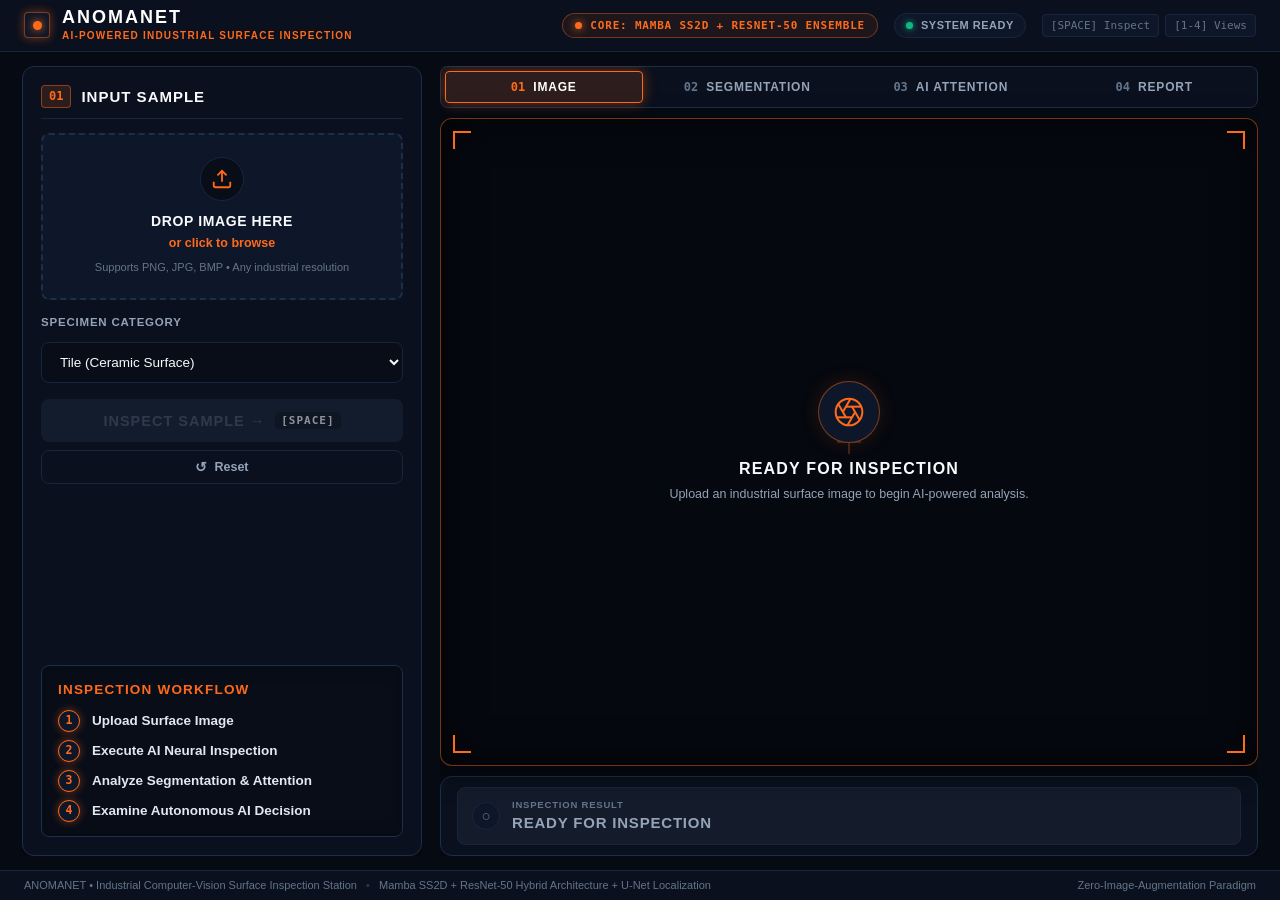
==== commit 19117185: "Reinstate Mamba SS2D + ResNet-50 Ensemble in UI badges, metrics, and report headers" ====
--- a/index.html
+++ b/index.html
@@ -22,7 +22,7 @@
     <div class="header-status-group">
       <div class="engine-badge-pill">
         <span class="engine-dot"></span>
-        <span class="engine-text">CORE: MAMBA SS2D (O(N))</span>
+        <span class="engine-text">CORE: MAMBA SS2D + RESNET-50 ENSEMBLE</span>
       </div>
       <div class="status-indicator-pill">
         <span class="indicator-dot"></span>
@@ -233,7 +233,7 @@
         <div class="metrics-grid" id="metricsGrid" style="display: none;">
           <div class="metric-card">
             <span class="m-label">AI MODEL ARCHITECTURE</span>
-            <span class="m-val highlight-mamba" id="valModelCore">Mamba SS2D (O(N))</span>
+            <span class="m-val highlight-mamba" id="valModelCore">Mamba SS2D + ResNet-50</span>
           </div>
           <div class="metric-card">
             <span class="m-label">DEFECT AREA</span>
@@ -268,7 +268,7 @@
     <div class="footer-left">
       <span>ANOMANET &bull; Industrial Computer-Vision Surface Inspection Station</span>
       <span class="footer-sep">&bull;</span>
-      <span>Mamba SS2D State Space Architecture + U-Net Localization</span>
+      <span>Mamba SS2D + ResNet-50 Hybrid Architecture + U-Net Localization</span>
     </div>
     <div class="footer-right">
       <span>Zero-Image-Augmentation Paradigm</span>
--- a/styles.css
+++ b/styles.css
@@ -905,14 +905,14 @@
 }
 
 .main-viewer-img {
-  width: 100%;
-  height: 100%;
   max-width: 100%;
   max-height: 100%;
+  width: auto;
+  height: auto;
   object-fit: contain;
   border-radius: var(--radius-sm);
-  box-shadow: 0 12px 36px rgba(0, 0, 0, 0.75);
-  border: 1px solid rgba(255, 106, 26, 0.35);
+  box-shadow: 0 10px 30px rgba(0, 0, 0, 0.6);
+  border: 1px solid var(--border-subtle);
   display: block;
 }
 
